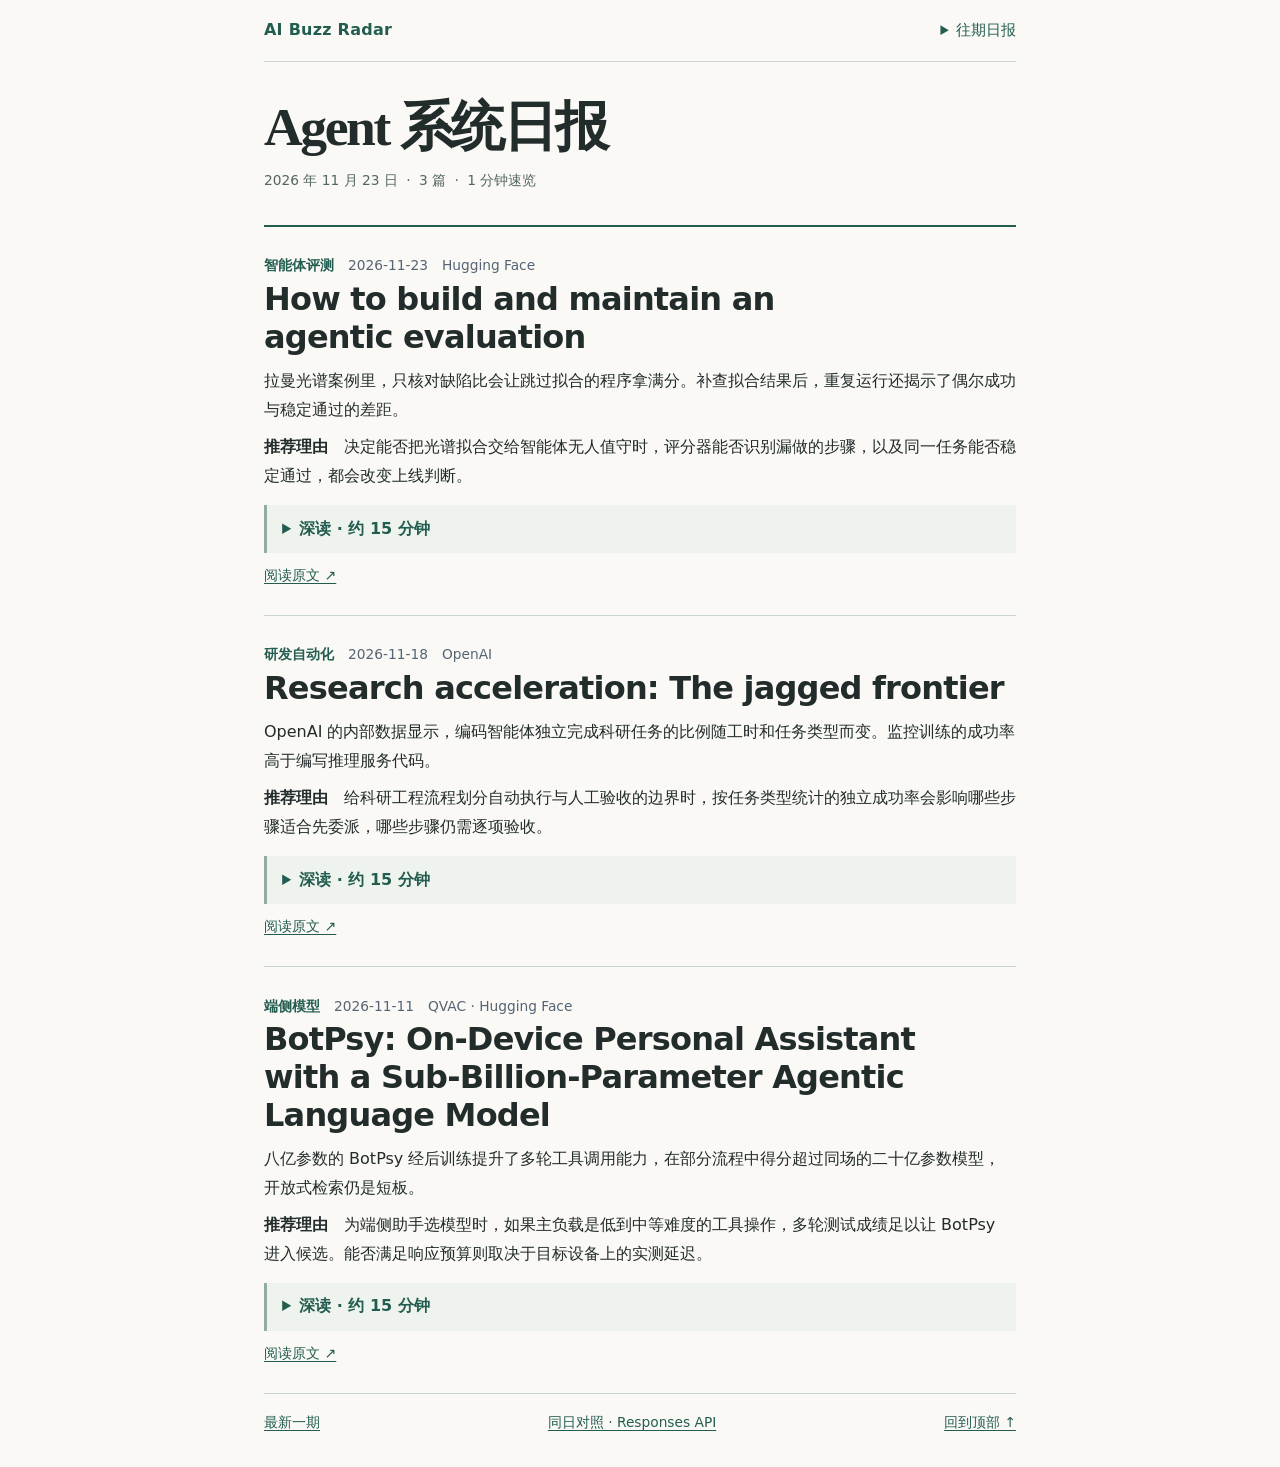
==== examples/codex-cli/index.html @ c684c02c "Restore original headlines and compare CLI and API reading editions" ====
<!doctype html>
<html lang="zh-CN"><head><meta charset="utf-8"><meta name="viewport" content="width=device-width, initial-scale=1">
<title>Agent 系统日报 · 2026-11-23 · Codex CLI | AI Buzz Radar</title><style>:root{color-scheme:light;--ink:#222c2b;--pine:#235d50;--muted:#546660;--rule:#cbd6cf;--paper:#faf9f5}
*{box-sizing:border-box}
body{margin:0;color:var(--ink);background:var(--paper);font:16px/1.8 system-ui,"PingFang SC","Microsoft YaHei",sans-serif}
main{width:min(47rem,calc(100% - 2.5rem));margin:auto}
header,footer{display:flex;justify-content:space-between;align-items:baseline;gap:1rem;padding:1rem 0;border-bottom:1px solid var(--rule)}
.brand{font-weight:750;letter-spacing:.015em;text-decoration:none}
a,summary{color:var(--pine);text-underline-offset:.23em}
a:focus-visible,summary:focus-visible{outline:2px solid var(--pine);outline-offset:3px}
.archive{position:relative}.archive summary{cursor:pointer;font-size:.92rem}
nav{position:absolute;right:0;top:100%;z-index:1;min-width:10rem;max-height:19rem;overflow:auto;padding:.5rem 1rem;background:white;border:1px solid var(--rule);box-shadow:0 6px 18px #27392816}
nav a{display:block;padding:.25rem 0}nav [aria-current]{font-weight:750}
.mast{padding:2.1rem 0 1.5rem;border-bottom:2px solid var(--pine)}
h1,h2,h4{line-height:1.35;text-wrap:pretty}
h1{font:700 clamp(2.35rem,6vw,3.35rem)/1.2 "Songti SC","Noto Serif CJK SC",serif;letter-spacing:-.045em;margin:0 0 .45rem}
.mast p,.meta,footer{font-size:.86rem;color:var(--muted)}.mast span{padding:0 .25rem}
article{padding:1.65rem 0;border-bottom:1px solid var(--rule);overflow-wrap:anywhere}
h2{font-size:clamp(1.45rem,3.6vw,2rem);margin:.18rem 0 .65rem;line-height:1.18;letter-spacing:-.025em}p{margin:.52rem 0}
.meta{margin:0;color:#546475}.meta strong{color:var(--pine)}.full{font-size:.88rem;margin-bottom:0}
article details{margin:.9rem 0 .65rem;background:#eff3ed;border-left:3px solid #91ad9f;padding:.6rem .95rem}
article summary{width:fit-content;cursor:pointer;font-weight:650}
h4{font-size:1.16rem;color:var(--pine);margin:1.2rem 0 .45rem}h4:not(:first-of-type){border-top:1px solid var(--rule);padding-top:1rem}
details p:has(>a:only-child){font-size:.85rem}
table{width:100%;border-collapse:collapse;font-size:.93rem}
td,th{padding:.36rem .55rem;text-align:left;vertical-align:top;border-bottom:1px solid var(--rule)}
th{color:var(--pine);background:#e0e9df}td:first-child{width:30%}
blockquote{font-size:.9rem;margin:.6rem 0;color:#795d28}footer{border:0;padding-bottom:2rem}
@media(max-width:420px){main{width:calc(100% - 2rem)}.mast{padding:1.45rem 0 1rem}article{padding:1.2rem 0}}
.process{display:flex;flex-wrap:wrap;align-items:stretch;list-style:none;margin:.4rem 0 1rem;padding:0;gap:.3rem}
.process li{flex:1 1 6rem;display:flex;align-items:center;gap:.4rem;border-radius:.2rem;background:#dfe9df;padding:.55rem .7rem;font-size:.9rem}
.process li+li::before{content:"→";font-weight:700;color:var(--pine)}
@media(max-width:480px){.process{display:block}.process li+li{margin-top:.3rem}.process li+li::before{content:"↓"}}
.percentage{background:linear-gradient(to right,#c4dcca var(--fraction),transparent var(--fraction)) no-repeat .55rem 90% / calc(100% - 1.1rem) .35rem;padding-bottom:.7rem}
</style></head>
<body><main><header><a class="brand" href="index.html">AI Buzz Radar</a>
<details class="archive"><summary>往期日报</summary><nav aria-label="日报存档">
<a href="agent-reading-2026-11-23.html" aria-current="page">2026-11-23</a></nav></details></header>
<div class="mast"><h1>Agent 系统日报</h1><p><time datetime="2026-11-23">2026 年 11 月 23 日</time> <span>·</span> 3 篇 <span>·</span> 1 分钟速览</p></div>
<article><p class="meta"><strong>智能体评测</strong>　2026-11-23　Hugging Face</p>
<h2>How to build and maintain an agentic evaluation</h2>
<p>拉曼光谱案例里，只核对缺陷比会让跳过拟合的程序拿满分。补查拟合结果后，重复运行还揭示了偶尔成功与稳定通过的差距。</p>
<p><strong>推荐理由</strong>　决定能否把光谱拟合交给智能体无人值守时，评分器能否识别漏做的步骤，以及同一任务能否稳定通过，都会改变上线判断。</p>
<details><summary>深读 · 约 15 分钟</summary>
<h4>Summary</h4>
<p><strong>用已知对错的解测试评分器</strong></p>
<p>作者把评分器也当成测试对象。参考解应当通过，空跑应当失败，故意省略必要工作的方案则用来检验评分器会不会误放。案例里，省略拟合的方案在八道开发任务中都给出了预期缺陷比。作者因此补查实际拟合结果，并建议再试看似合理的错解和其他正确解，分别检查评分器会不会放过错解或误拒正确解。</p>
<p><a href="https://huggingface.co/blog/agentic-evals#step-5-check-the-evaluation">定位原文段落 ↗</a></p>
<p><strong>八道任务只有一道三次都通过</strong></p>
<p>在八道改造后的合成光谱开发任务上，作者用同一套智能体配置把每道任务运行三次。八道任务中，七道至少通过一次，只有一道三次都通过。作者指出，有人复核结果时可以容许重试，无人值守更看重每次都过。复跑时通过十次，首次通过十一次，两轮各有二十四次尝试。样本仅覆盖这组开发光谱，推广到新光谱仍需验证。</p>
<p><a href="https://huggingface.co/blog/agentic-evals#step-7-report-the-score">定位原文段落 ↗</a></p>
<p><strong>一次智能体评测如何留下证据</strong></p>
<table>
<thead>
<tr>
<th>对照项</th>
<th>原文要点</th>
</tr>
</thead>
<tbody>
<tr>
<td>任务与环境</td>
<td>任务提供指令，模型和工具在固定环境中运行</td>
</tr>
<tr>
<td>重复尝试</td>
<td>评测框架对每道任务发起多次独立运行</td>
</tr>
<tr>
<td>结果评分</td>
<td>每次运行结束后，评分器检查环境的最终状态</td>
</tr>
<tr>
<td>证据留存</td>
<td>每次运行保留轨迹，与分数一起供复核</td>
</tr>
</tbody>
</table>
<p><a href="https://huggingface.co/blog/agentic-evals#the-anatomy-of-an-agentic-evaluation">图表依据 ↗</a></p>
<h4>Thinking</h4>
<p><strong>安装依赖的能力该计入拟合成绩吗？</strong></p>
<p>作者在运行轨迹里发现，部分未生成结果的尝试始于缺少数值计算库，任务原本要求智能体自行安装。若实际部署会预装依赖，我会用固定版本做一组对照，保持模型、智能体框架、光谱任务和重复次数一致，按任务记录结果文件缺失、拟合不合格和通过的次数。若仍需在陌生环境自行配置，则应另测安装能力。</p>
<p><a href="https://huggingface.co/blog/agentic-evals#step-6-run-it-and-read-the-traces">定位原文段落 ↗</a></p>
</details><p class="full"><a href="https://huggingface.co/blog/agentic-evals">阅读原文 ↗</a></p>
</article><article><p class="meta"><strong>研发自动化</strong>　2026-11-18　OpenAI</p>
<h2>Research acceleration: The jagged frontier</h2>
<p>OpenAI 的内部数据显示，编码智能体独立完成科研任务的比例随工时和任务类型而变。监控训练的成功率高于编写推理服务代码。</p>
<p><strong>推荐理由</strong>　给科研工程流程划分自动执行与人工验收的边界时，按任务类型统计的独立成功率会影响哪些步骤适合先委派，哪些步骤仍需逐项验收。</p>
<details><summary>深读 · 约 15 分钟</summary>
<h4>Summary</h4>
<p><strong>先审一项，再批量交给智能体</strong></p>
<p>报告访谈了来自预训练、后训练和安全方向的十名研究人员。他们会把实现、调试和监控实验交给智能体，同时检查分析假设和交付质量。一名研究员把批量编写评测任务改成先让智能体做一项，由自己审阅并修改样例，再让它扩展到其余任务。访谈也记录了无效的分析假设、不可用的数据产物，以及启动实验时走弯路。</p>
<p><a href="https://openai.com/index/research-acceleration-jagged-frontier#changes-in-research-workflows">定位原文段落 ↗</a></p>
<p><strong>两个工时组的独立完成率都上升</strong></p>
<p>报告根据预计所需的人工工时给已委派的科研任务分组，比较三月至十月的独立完成率。预计需人工两到四小时的任务，成功率从 23% 升到 46%。预计需四到八小时的任务则从 13% 升到 35%。这些估计值对应各档内无需人工介入便成功的任务占比。按工作内容拆分，监控训练任务的独立成功率估计为 79%，启动训练任务为 35%。</p>
<p><a href="https://openai.com/index/research-acceleration-jagged-frontier#:~:text=estimated%20success%20rose%20from">定位原文段落 ↗</a></p>
<p><strong>各类委派任务的独立成功率估计（2026 年 8 月 1 日至 10 月 18 日）</strong></p>
<table>
<thead>
<tr>
<th>对照项</th>
<th>原文要点</th>
</tr>
</thead>
<tbody>
<tr>
<td>沟通</td>
<td class="percentage" style="--fraction:69.0%">69%</td>
</tr>
<tr>
<td>分析</td>
<td class="percentage" style="--fraction:58.0%">58%</td>
</tr>
<tr>
<td>构建</td>
<td class="percentage" style="--fraction:43.0%">43%</td>
</tr>
</tbody>
</table>
<p><a href="https://openai.com/index/research-acceleration-jagged-frontier#tasks-delegated-to-models-and-success-rates">图表依据 ↗</a></p>
<h4>Thinking</h4>
<p><strong>成功率上涨有多少来自任务选择？</strong></p>
<p>作者提醒，同一工时档里的委派任务可能随时间变化，模型进步和研究员改派任务都可能影响观测成功率。要估计模型本身的贡献，我会抽取一批实际委派任务，固定输入、可用工具和验收规则，让各版本独立重跑，再与同期真实委派记录对照。两组结果分别用来衡量固定任务上的能力变化和实际流程中的交付表现。</p>
<p><a href="https://openai.com/index/research-acceleration-jagged-frontier#tasks-delegated-to-models-and-success-rates">定位原文段落 ↗</a></p>
</details><p class="full"><a href="https://openai.com/index/research-acceleration-jagged-frontier">阅读原文 ↗</a></p>
</article><article><p class="meta"><strong>端侧模型</strong>　2026-11-11　QVAC · Hugging Face</p>
<h2>BotPsy: On-Device Personal Assistant with a Sub-Billion-Parameter Agentic Language Model</h2>
<p>八亿参数的 BotPsy 经后训练提升了多轮工具调用能力，在部分流程中得分超过同场的二十亿参数模型，开放式检索仍是短板。</p>
<p><strong>推荐理由</strong>　为端侧助手选模型时，如果主负载是低到中等难度的工具操作，多轮测试成绩足以让 BotPsy 进入候选。能否满足响应预算则取决于目标设备上的实测延迟。</p>
<details><summary>深读 · 约 15 分钟</summary>
<h4>Summary</h4>
<p><strong>先学工具调用，再用蒸馏恢复通用能力</strong></p>
<p>作者以八亿参数的 Qwen3.5 为底座，先用工具调用对话做监督微调，再让学生模型生成回答，每条提示由对应的专家教师逐词元反馈。三位教师分别专攻工具使用、通用推理和指令遵循。随后两轮强化学习先侧重工具调用，按工具名和参数给部分分，再纳入数学、代码和模拟工作场景等可验证任务。作者观察到，蒸馏补回了微调阶段损失的知识与指令遵循表现。</p>
<p><a href="https://huggingface.co/blog/qvac/botpsy#training-procedure-four-stages-three-types-of-feedback">定位原文段落 ↗</a></p>
<p><strong>多轮排障得分高，银行任务仍难</strong></p>
<p>在 BFCL v4 的多轮子项中，BotPsy 得 46.1 分，底座得 7.5 分。在另一项 τ²-bench 测试中，电信场景需要智能体持续与用户对话，并逐步引导用户完成故障排查，它得 82.5 分，同场二十亿参数的对照模型得 69.3 分。各项满分均为一百分。这些测试要求模型在连续交互中维持状态。银行场景来自 τ³-bench 多轮测试，五个受测模型都低于五分。</p>
<p><a href="https://huggingface.co/blog/qvac/botpsy#multi-turn-conversations">定位原文段落 ↗</a></p>
<p><strong>三项工具与智能体基准得分（各满分 100 分）</strong></p>
<table>
<thead>
<tr>
<th>对照项</th>
<th>原文要点</th>
</tr>
</thead>
<tbody>
<tr>
<td>ACEBench</td>
<td>BotPsy 58.7 分，底座 30.1 分，Qwen3.5-2B-Think 55.4 分</td>
</tr>
<tr>
<td>Claw-Eval</td>
<td>BotPsy 46.5 分，底座 39.3 分，Qwen3.5-2B-Think 48.9 分</td>
</tr>
<tr>
<td>BrowseComp-Plus</td>
<td>BotPsy 4.5 分，底座 1.9 分，Qwen3.5-2B-Think 2.8 分</td>
</tr>
</tbody>
</table>
<p><a href="https://huggingface.co/blog/qvac/botpsy#tool-use--agents">图表依据 ↗</a></p>
<h4>Thinking</h4>
<p><strong>更少的推理词元能换来更低的端侧延迟吗？</strong></p>
<p>作者只在五个模型都答对的共同题集上比较每道题的推理词元数，而且各用自己的分词器。若要确定端侧响应预算，我会在同一台目标设备上固定推理引擎和量化精度，让候选模型执行同一批实际工具任务，同时记录验收通过率、端到端延迟分布和超时比例，再按相同的延迟预算比较交付表现。</p>
<p><a href="https://huggingface.co/blog/qvac/botpsy#inference-efficiency">定位原文段落 ↗</a></p>
</details><p class="full"><a href="https://huggingface.co/blog/qvac/botpsy">阅读原文 ↗</a></p>
</article>
<footer><a href="index.html">最新一期</a><a href="../agent-reading-2026-11-23.html">同日对照 · Responses API</a><a href="#">回到顶部 ↑</a></footer></main></body></html>
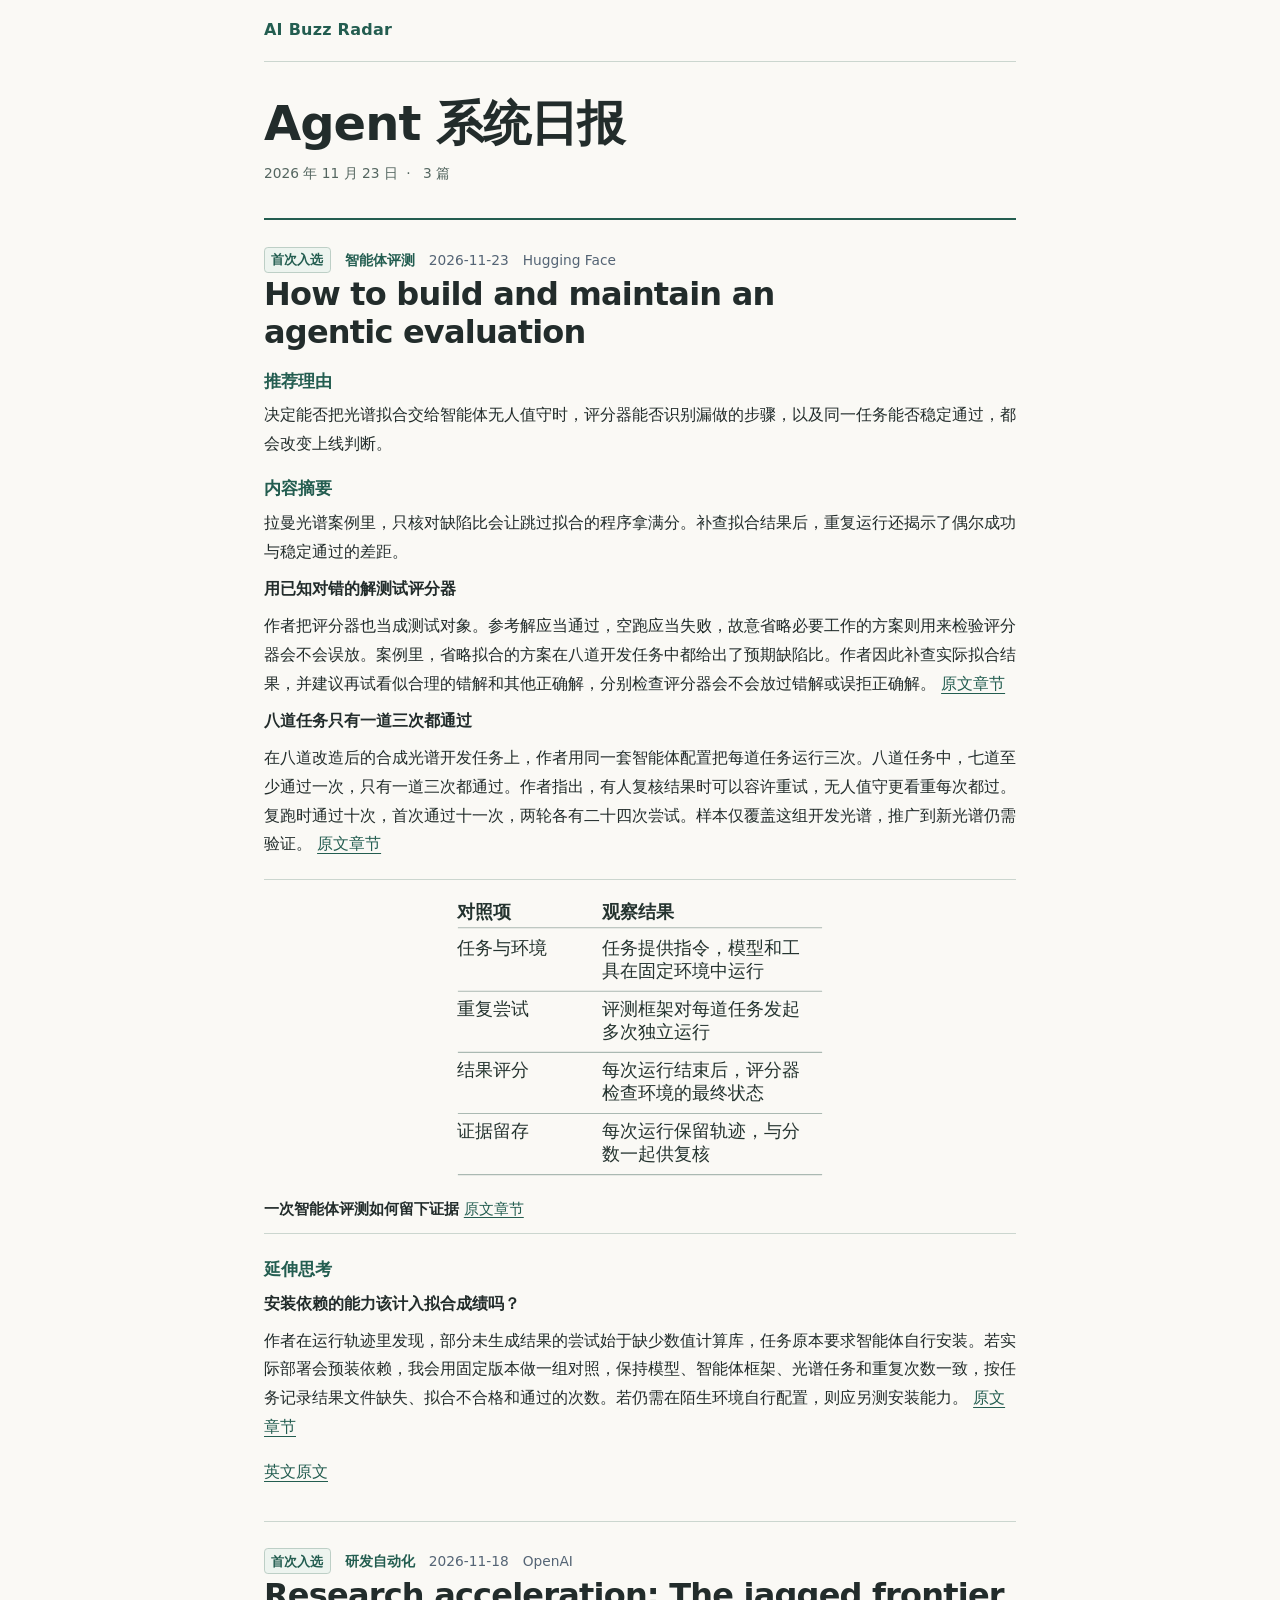
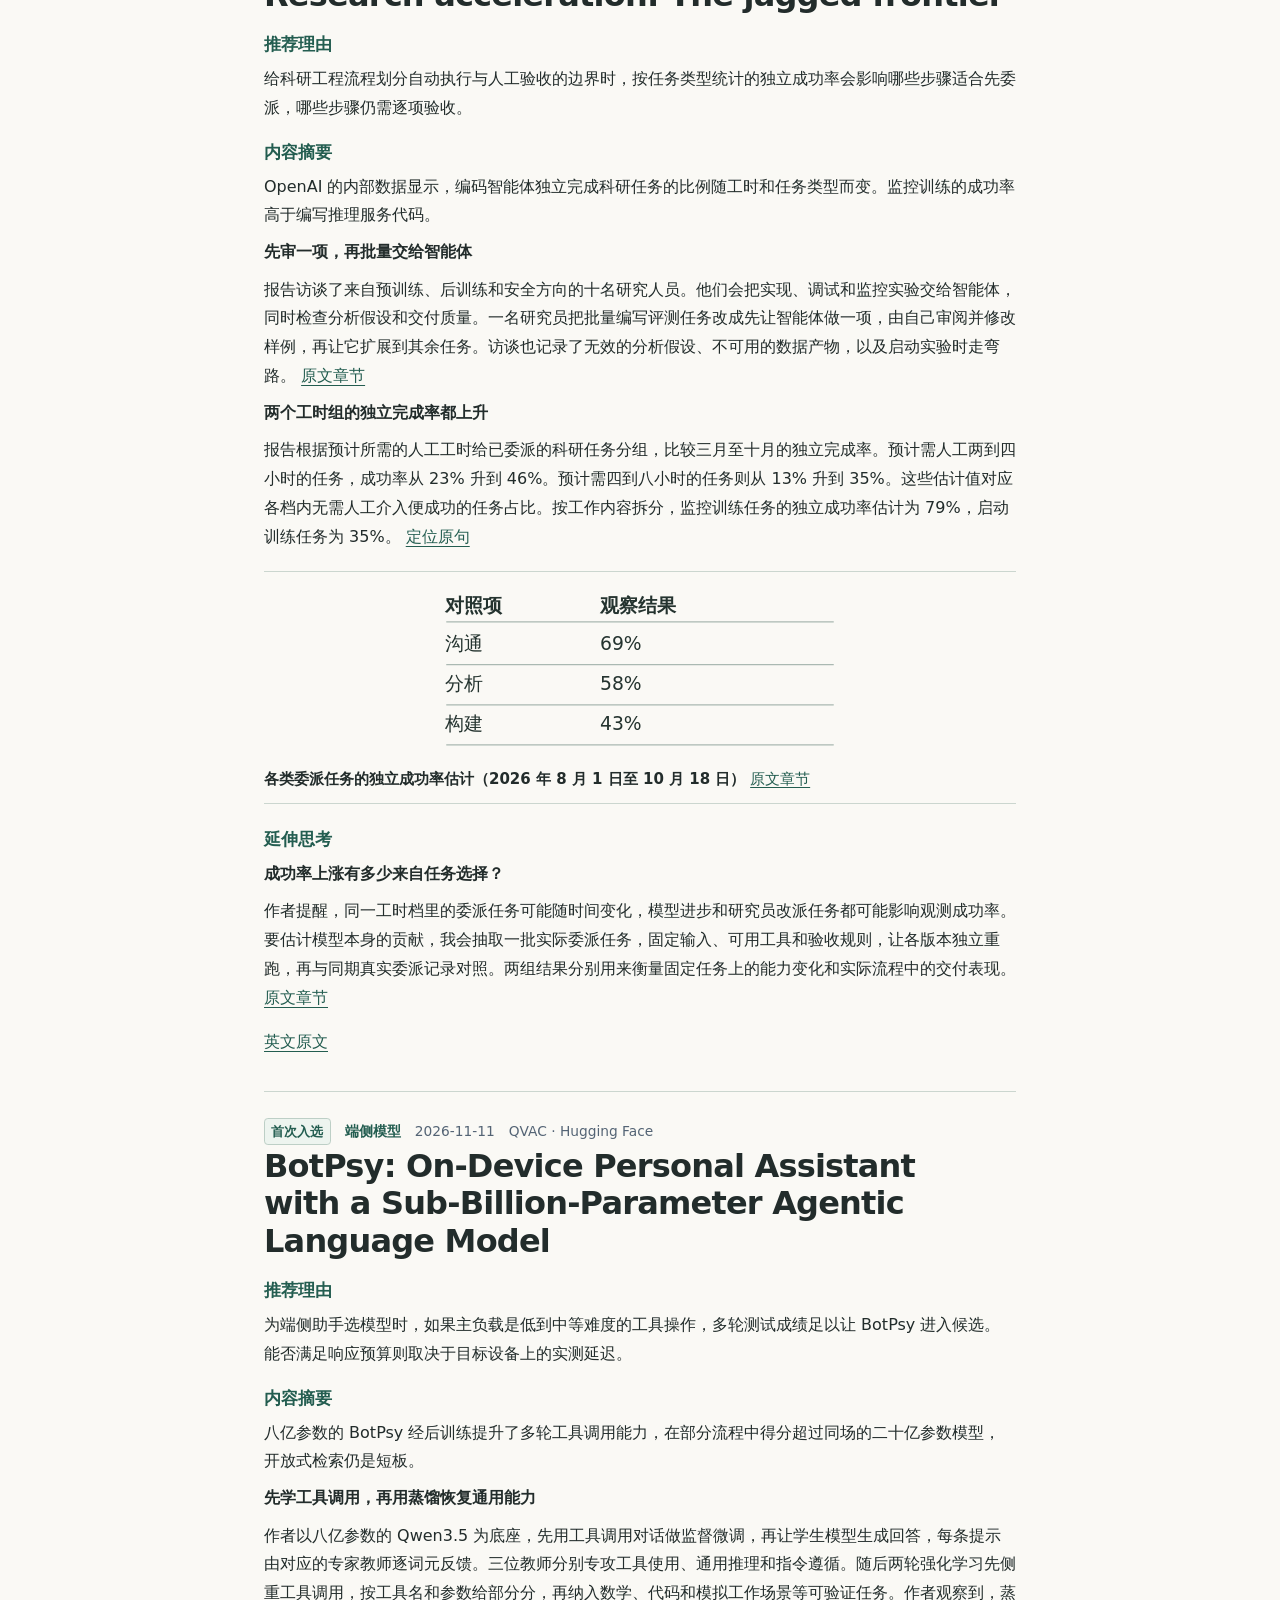
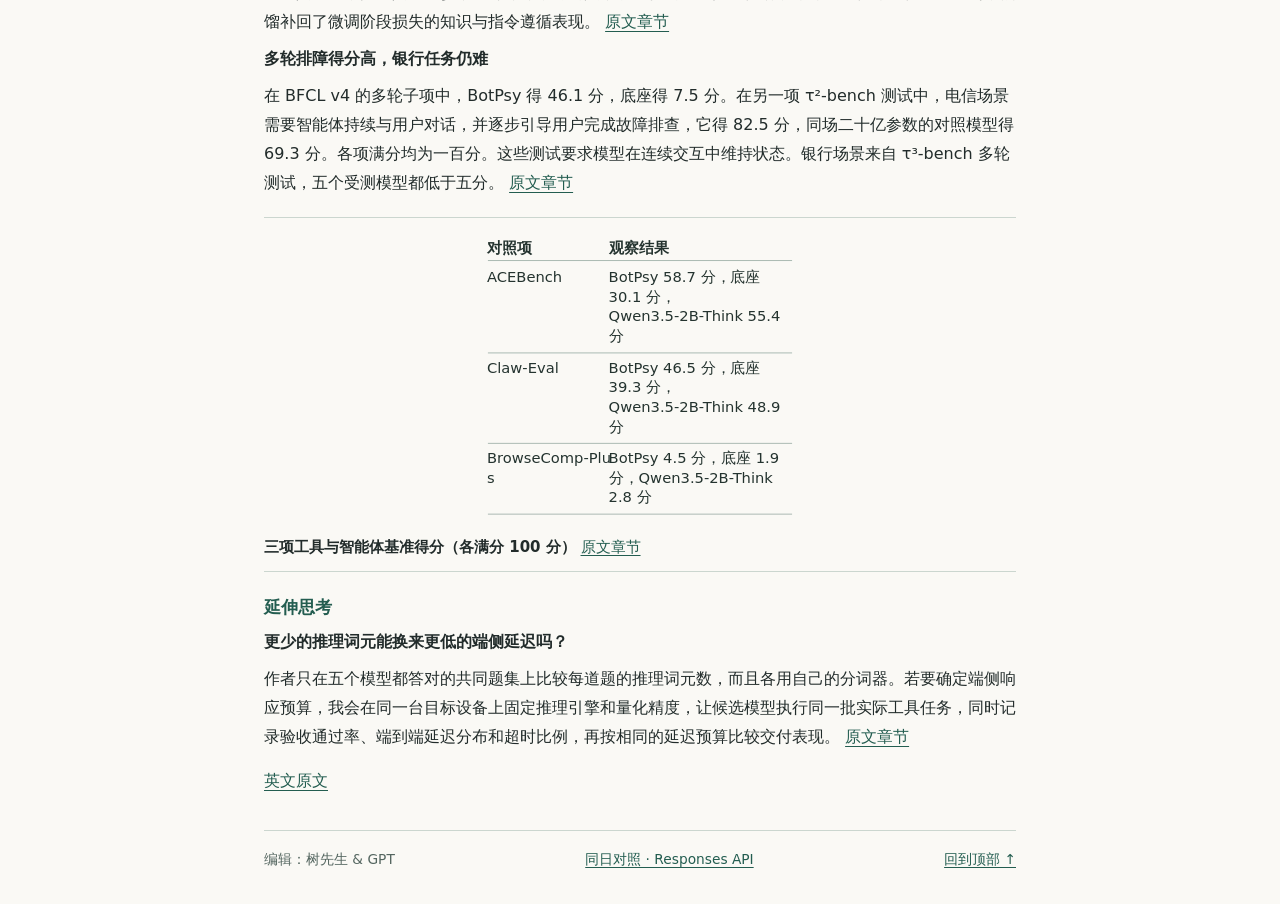
==== commit e8086eb1: "Run and audit daily Agent developer editions with a persistent timer" ====
--- a/examples/codex-cli/index.html
+++ b/examples/codex-cli/index.html
@@ -1,168 +1,103 @@
 <!doctype html>
 <html lang="zh-CN"><head><meta charset="utf-8"><meta name="viewport" content="width=device-width, initial-scale=1">
-<title>Agent 系统日报 · 2026-11-23 · Codex CLI | AI Buzz Radar</title><style>:root{color-scheme:light;--ink:#222c2b;--pine:#235d50;--muted:#546660;--rule:#cbd6cf;--paper:#faf9f5}
+<title data-en="Agent Systems Daily · 2026-11-23 · Codex CLI | AI Buzz Radar">Agent 系统日报 · 2026-11-23 · Codex CLI | AI Buzz Radar</title><style>:root{color-scheme:light;--ink:#222c2b;--pine:#235d50;--muted:#546660;--rule:#cbd6cf;--paper:#faf9f5}
 *{box-sizing:border-box}
 body{margin:0;color:var(--ink);background:var(--paper);font:16px/1.8 system-ui,"PingFang SC","Microsoft YaHei",sans-serif}
 main{width:min(47rem,calc(100% - 2.5rem));margin:auto}
 header,footer{display:flex;justify-content:space-between;align-items:baseline;gap:1rem;padding:1rem 0;border-bottom:1px solid var(--rule)}
 .brand{font-weight:750;letter-spacing:.015em;text-decoration:none}
-a,summary{color:var(--pine);text-underline-offset:.23em}
-a:focus-visible,summary:focus-visible{outline:2px solid var(--pine);outline-offset:3px}
-.archive{position:relative}.archive summary{cursor:pointer;font-size:.92rem}
-nav{position:absolute;right:0;top:100%;z-index:1;min-width:10rem;max-height:19rem;overflow:auto;padding:.5rem 1rem;background:white;border:1px solid var(--rule);box-shadow:0 6px 18px #27392816}
-nav a{display:block;padding:.25rem 0}nav [aria-current]{font-weight:750}
+a{color:var(--pine);text-underline-offset:.23em}
+a:focus-visible{outline:2px solid var(--pine);outline-offset:3px}
 .mast{padding:2.1rem 0 1.5rem;border-bottom:2px solid var(--pine)}
-h1,h2,h4{line-height:1.35;text-wrap:pretty}
-h1{font:700 clamp(2.35rem,6vw,3.35rem)/1.2 "Songti SC","Noto Serif CJK SC",serif;letter-spacing:-.045em;margin:0 0 .45rem}
+h1,h2,h3{line-height:1.35;text-wrap:pretty}
+h1{font-family:inherit;font-size:clamp(2rem,6vw,3rem);font-weight:700;line-height:1.2;letter-spacing:-.02em;margin:0 0 .45rem}
 .mast p,.meta,footer{font-size:.86rem;color:var(--muted)}.mast span{padding:0 .25rem}
 article{padding:1.65rem 0;border-bottom:1px solid var(--rule);overflow-wrap:anywhere}
 h2{font-size:clamp(1.45rem,3.6vw,2rem);margin:.18rem 0 .65rem;line-height:1.18;letter-spacing:-.025em}p{margin:.52rem 0}
 .meta{margin:0;color:#546475}.meta strong{color:var(--pine)}.full{font-size:.88rem;margin-bottom:0}
-article details{margin:.9rem 0 .65rem;background:#eff3ed;border-left:3px solid #91ad9f;padding:.6rem .95rem}
-article summary{width:fit-content;cursor:pointer;font-weight:650}
-h4{font-size:1.16rem;color:var(--pine);margin:1.2rem 0 .45rem}h4:not(:first-of-type){border-top:1px solid var(--rule);padding-top:1rem}
-details p:has(>a:only-child){font-size:.85rem}
-table{width:100%;border-collapse:collapse;font-size:.93rem}
-td,th{padding:.36rem .55rem;text-align:left;vertical-align:top;border-bottom:1px solid var(--rule)}
-th{color:var(--pine);background:#e0e9df}td:first-child{width:30%}
+.meta em{display:inline-block;padding:.05em .5em;border:1px solid #bdcfc6;border-radius:.3em;background:#edf4ef;color:var(--pine);font-size:.8rem;font-style:normal;font-weight:650;white-space:nowrap}
+article h3{font-size:1.08rem;font-weight:700;color:var(--pine);margin:1.15rem 0 .25rem}
 blockquote{font-size:.9rem;margin:.6rem 0;color:#795d28}footer{border:0;padding-bottom:2rem}
 @media(max-width:420px){main{width:calc(100% - 2rem)}.mast{padding:1.45rem 0 1rem}article{padding:1.2rem 0}}
 .process{display:flex;flex-wrap:wrap;align-items:stretch;list-style:none;margin:.4rem 0 1rem;padding:0;gap:.3rem}
 .process li{flex:1 1 6rem;display:flex;align-items:center;gap:.4rem;border-radius:.2rem;background:#dfe9df;padding:.55rem .7rem;font-size:.9rem}
 .process li+li::before{content:"→";font-weight:700;color:var(--pine)}
 @media(max-width:480px){.process{display:block}.process li+li{margin-top:.3rem}.process li+li::before{content:"↓"}}
-.percentage{background:linear-gradient(to right,#c4dcca var(--fraction),transparent var(--fraction)) no-repeat .55rem 90% / calc(100% - 1.1rem) .35rem;padding-bottom:.7rem}
+.full{display:flex;flex-wrap:wrap;gap:0 1.25rem;font-size:1rem}
+.full a{display:inline-flex;align-items:center;min-height:44px}
+@media(max-width:480px){h2{line-height:1.32}footer{flex-wrap:wrap}}
+figure{margin:1.25rem 0 1.5rem;padding:1rem 0 .75rem;border-block:1px solid var(--rule)}
+figure img{display:block;width:auto;height:auto;max-width:min(100%,25rem);max-height:min(18rem,36vh);max-height:min(18rem,36svh);margin:0 auto}
+figcaption{margin:.85rem auto 0;font-size:.9375rem;line-height:1.55;color:var(--muted)}
+figcaption strong{color:var(--ink)}
+.publisher-figure img{max-width:100%}
+.enlarge-image{display:block;width:fit-content;max-width:100%;margin:0 auto;border:0;background:transparent;padding:0;cursor:zoom-in}
+.enlarge-image:focus-visible{outline:2px solid var(--pine);outline-offset:4px}
+.image-viewer{padding:0;border:1px solid var(--rule);max-width:calc(100vw - 1rem);background:white}
+.image-viewer::backdrop{background:rgb(0 0 0 / .65)}
+.image-viewer form{display:flex;justify-content:flex-end;border-bottom:1px solid var(--rule)}
+.image-viewer button{padding:.6rem 1rem;background:white;border:0;color:var(--pine);font:inherit;cursor:pointer}
+.image-viewport{max-height:76vh;overflow:auto}
+.image-viewport img{display:block;width:auto;height:auto;max-width:none}
+.language-switch{display:flex;align-items:center;gap:.15rem;border:1px solid var(--rule);border-radius:.45rem;padding:.125rem}
+.language-switch[hidden]{display:none}
+.language-switch button{min-height:2.75rem;padding:.2rem .75rem;border:0;border-radius:.3rem;background:transparent;color:var(--muted);font:inherit;font-size:.9rem;cursor:pointer}
+.language-switch button[aria-pressed="true"]{background:var(--pine);color:white;font-weight:650}
+.language-switch button:focus-visible{outline:2px solid var(--pine);outline-offset:2px}
 </style></head>
-<body><main><header><a class="brand" href="index.html">AI Buzz Radar</a>
-<details class="archive"><summary>往期日报</summary><nav aria-label="日报存档">
-<a href="agent-reading-2026-11-23.html" aria-current="page">2026-11-23</a></nav></details></header>
-<div class="mast"><h1>Agent 系统日报</h1><p><time datetime="2026-11-23">2026 年 11 月 23 日</time> <span>·</span> 3 篇 <span>·</span> 1 分钟速览</p></div>
-<article><p class="meta"><strong>智能体评测</strong>　2026-11-23　Hugging Face</p>
+<body><main><header><a class="brand" href="index.html" data-follow-language>AI Buzz Radar</a>
+</header>
+<div class="mast"><h1 data-en="Agent Systems Daily">Agent 系统日报</h1><p><time datetime="2026-11-23" data-en="November 23, 2026">2026 年 11 月 23 日</time> <span>·</span> <span data-en="3 articles">3 篇</span></p></div>
+<article><p class="meta"><em>首次入选</em>　<strong>智能体评测</strong>　2026-11-23　Hugging Face</p>
 <h2>How to build and maintain an agentic evaluation</h2>
+<h3>推荐理由</h3>
+<p>决定能否把光谱拟合交给智能体无人值守时，评分器能否识别漏做的步骤，以及同一任务能否稳定通过，都会改变上线判断。</p>
+<h3>内容摘要</h3>
 <p>拉曼光谱案例里，只核对缺陷比会让跳过拟合的程序拿满分。补查拟合结果后，重复运行还揭示了偶尔成功与稳定通过的差距。</p>
-<p><strong>推荐理由</strong>　决定能否把光谱拟合交给智能体无人值守时，评分器能否识别漏做的步骤，以及同一任务能否稳定通过，都会改变上线判断。</p>
-<details><summary>深读 · 约 15 分钟</summary>
-<h4>Summary</h4>
 <p><strong>用已知对错的解测试评分器</strong></p>
-<p>作者把评分器也当成测试对象。参考解应当通过，空跑应当失败，故意省略必要工作的方案则用来检验评分器会不会误放。案例里，省略拟合的方案在八道开发任务中都给出了预期缺陷比。作者因此补查实际拟合结果，并建议再试看似合理的错解和其他正确解，分别检查评分器会不会放过错解或误拒正确解。</p>
-<p><a href="https://huggingface.co/blog/agentic-evals#step-5-check-the-evaluation">定位原文段落 ↗</a></p>
+<p>作者把评分器也当成测试对象。参考解应当通过，空跑应当失败，故意省略必要工作的方案则用来检验评分器会不会误放。案例里，省略拟合的方案在八道开发任务中都给出了预期缺陷比。作者因此补查实际拟合结果，并建议再试看似合理的错解和其他正确解，分别检查评分器会不会放过错解或误拒正确解。 <a href="https://huggingface.co/blog/agentic-evals#step-5-check-the-evaluation">原文章节</a></p>
 <p><strong>八道任务只有一道三次都通过</strong></p>
-<p>在八道改造后的合成光谱开发任务上，作者用同一套智能体配置把每道任务运行三次。八道任务中，七道至少通过一次，只有一道三次都通过。作者指出，有人复核结果时可以容许重试，无人值守更看重每次都过。复跑时通过十次，首次通过十一次，两轮各有二十四次尝试。样本仅覆盖这组开发光谱，推广到新光谱仍需验证。</p>
-<p><a href="https://huggingface.co/blog/agentic-evals#step-7-report-the-score">定位原文段落 ↗</a></p>
-<p><strong>一次智能体评测如何留下证据</strong></p>
-<table>
-<thead>
-<tr>
-<th>对照项</th>
-<th>原文要点</th>
-</tr>
-</thead>
-<tbody>
-<tr>
-<td>任务与环境</td>
-<td>任务提供指令，模型和工具在固定环境中运行</td>
-</tr>
-<tr>
-<td>重复尝试</td>
-<td>评测框架对每道任务发起多次独立运行</td>
-</tr>
-<tr>
-<td>结果评分</td>
-<td>每次运行结束后，评分器检查环境的最终状态</td>
-</tr>
-<tr>
-<td>证据留存</td>
-<td>每次运行保留轨迹，与分数一起供复核</td>
-</tr>
-</tbody>
-</table>
-<p><a href="https://huggingface.co/blog/agentic-evals#the-anatomy-of-an-agentic-evaluation">图表依据 ↗</a></p>
-<h4>Thinking</h4>
+<p>在八道改造后的合成光谱开发任务上，作者用同一套智能体配置把每道任务运行三次。八道任务中，七道至少通过一次，只有一道三次都通过。作者指出，有人复核结果时可以容许重试，无人值守更看重每次都过。复跑时通过十次，首次通过十一次，两轮各有二十四次尝试。样本仅覆盖这组开发光谱，推广到新光谱仍需验证。 <a href="https://huggingface.co/blog/agentic-evals#step-7-report-the-score">原文章节</a></p>
+<figure><img alt="任务与环境：任务提供指令，模型和工具在固定环境中运行；重复尝试：评测框架对每道任务发起多次独立运行；结果评分：每次运行结束后，评分器检查环境的最终状态；证据留存：每次运行保留轨迹，与分数一起供复核。一次智能体评测如何留下证据" src="[data-uri]"/><figcaption><strong>一次智能体评测如何留下证据</strong> <a href="https://huggingface.co/blog/agentic-evals#the-anatomy-of-an-agentic-evaluation">原文章节</a></figcaption></figure>
+
+<h3>延伸思考</h3>
 <p><strong>安装依赖的能力该计入拟合成绩吗？</strong></p>
-<p>作者在运行轨迹里发现，部分未生成结果的尝试始于缺少数值计算库，任务原本要求智能体自行安装。若实际部署会预装依赖，我会用固定版本做一组对照，保持模型、智能体框架、光谱任务和重复次数一致，按任务记录结果文件缺失、拟合不合格和通过的次数。若仍需在陌生环境自行配置，则应另测安装能力。</p>
-<p><a href="https://huggingface.co/blog/agentic-evals#step-6-run-it-and-read-the-traces">定位原文段落 ↗</a></p>
-</details><p class="full"><a href="https://huggingface.co/blog/agentic-evals">阅读原文 ↗</a></p>
-</article><article><p class="meta"><strong>研发自动化</strong>　2026-11-18　OpenAI</p>
+<p>作者在运行轨迹里发现，部分未生成结果的尝试始于缺少数值计算库，任务原本要求智能体自行安装。若实际部署会预装依赖，我会用固定版本做一组对照，保持模型、智能体框架、光谱任务和重复次数一致，按任务记录结果文件缺失、拟合不合格和通过的次数。若仍需在陌生环境自行配置，则应另测安装能力。 <a href="https://huggingface.co/blog/agentic-evals#step-6-run-it-and-read-the-traces">原文章节</a></p>
+<p class="full"><a href="https://huggingface.co/blog/agentic-evals">英文原文</a></p>
+</article><article><p class="meta"><em>首次入选</em>　<strong>研发自动化</strong>　2026-11-18　OpenAI</p>
 <h2>Research acceleration: The jagged frontier</h2>
+<h3>推荐理由</h3>
+<p>给科研工程流程划分自动执行与人工验收的边界时，按任务类型统计的独立成功率会影响哪些步骤适合先委派，哪些步骤仍需逐项验收。</p>
+<h3>内容摘要</h3>
 <p>OpenAI 的内部数据显示，编码智能体独立完成科研任务的比例随工时和任务类型而变。监控训练的成功率高于编写推理服务代码。</p>
-<p><strong>推荐理由</strong>　给科研工程流程划分自动执行与人工验收的边界时，按任务类型统计的独立成功率会影响哪些步骤适合先委派，哪些步骤仍需逐项验收。</p>
-<details><summary>深读 · 约 15 分钟</summary>
-<h4>Summary</h4>
 <p><strong>先审一项，再批量交给智能体</strong></p>
-<p>报告访谈了来自预训练、后训练和安全方向的十名研究人员。他们会把实现、调试和监控实验交给智能体，同时检查分析假设和交付质量。一名研究员把批量编写评测任务改成先让智能体做一项，由自己审阅并修改样例，再让它扩展到其余任务。访谈也记录了无效的分析假设、不可用的数据产物，以及启动实验时走弯路。</p>
-<p><a href="https://openai.com/index/research-acceleration-jagged-frontier#changes-in-research-workflows">定位原文段落 ↗</a></p>
+<p>报告访谈了来自预训练、后训练和安全方向的十名研究人员。他们会把实现、调试和监控实验交给智能体，同时检查分析假设和交付质量。一名研究员把批量编写评测任务改成先让智能体做一项，由自己审阅并修改样例，再让它扩展到其余任务。访谈也记录了无效的分析假设、不可用的数据产物，以及启动实验时走弯路。 <a href="https://openai.com/en-US/index/research-acceleration-jagged-frontier/#changes-in-research-workflows">原文章节</a></p>
 <p><strong>两个工时组的独立完成率都上升</strong></p>
-<p>报告根据预计所需的人工工时给已委派的科研任务分组，比较三月至十月的独立完成率。预计需人工两到四小时的任务，成功率从 23% 升到 46%。预计需四到八小时的任务则从 13% 升到 35%。这些估计值对应各档内无需人工介入便成功的任务占比。按工作内容拆分，监控训练任务的独立成功率估计为 79%，启动训练任务为 35%。</p>
-<p><a href="https://openai.com/index/research-acceleration-jagged-frontier#:~:text=estimated%20success%20rose%20from">定位原文段落 ↗</a></p>
-<p><strong>各类委派任务的独立成功率估计（2026 年 8 月 1 日至 10 月 18 日）</strong></p>
-<table>
-<thead>
-<tr>
-<th>对照项</th>
-<th>原文要点</th>
-</tr>
-</thead>
-<tbody>
-<tr>
-<td>沟通</td>
-<td class="percentage" style="--fraction:69.0%">69%</td>
-</tr>
-<tr>
-<td>分析</td>
-<td class="percentage" style="--fraction:58.0%">58%</td>
-</tr>
-<tr>
-<td>构建</td>
-<td class="percentage" style="--fraction:43.0%">43%</td>
-</tr>
-</tbody>
-</table>
-<p><a href="https://openai.com/index/research-acceleration-jagged-frontier#tasks-delegated-to-models-and-success-rates">图表依据 ↗</a></p>
-<h4>Thinking</h4>
+<p>报告根据预计所需的人工工时给已委派的科研任务分组，比较三月至十月的独立完成率。预计需人工两到四小时的任务，成功率从 23% 升到 46%。预计需四到八小时的任务则从 13% 升到 35%。这些估计值对应各档内无需人工介入便成功的任务占比。按工作内容拆分，监控训练任务的独立成功率估计为 79%，启动训练任务为 35%。 <a href="https://openai.com/en-US/index/research-acceleration-jagged-frontier/#:~:text=estimated%20success%20rose%20from">定位原句</a></p>
+<figure><img alt="沟通：69%；分析：58%；构建：43%。各类委派任务的独立成功率估计（2026 年 8 月 1 日至 10 月 18 日）" src="[data-uri]"/><figcaption><strong>各类委派任务的独立成功率估计（2026 年 8 月 1 日至 10 月 18 日）</strong> <a href="https://openai.com/en-US/index/research-acceleration-jagged-frontier/#tasks-delegated-to-models-and-success-rates">原文章节</a></figcaption></figure>
+
+<h3>延伸思考</h3>
 <p><strong>成功率上涨有多少来自任务选择？</strong></p>
-<p>作者提醒，同一工时档里的委派任务可能随时间变化，模型进步和研究员改派任务都可能影响观测成功率。要估计模型本身的贡献，我会抽取一批实际委派任务，固定输入、可用工具和验收规则，让各版本独立重跑，再与同期真实委派记录对照。两组结果分别用来衡量固定任务上的能力变化和实际流程中的交付表现。</p>
-<p><a href="https://openai.com/index/research-acceleration-jagged-frontier#tasks-delegated-to-models-and-success-rates">定位原文段落 ↗</a></p>
-</details><p class="full"><a href="https://openai.com/index/research-acceleration-jagged-frontier">阅读原文 ↗</a></p>
-</article><article><p class="meta"><strong>端侧模型</strong>　2026-11-11　QVAC · Hugging Face</p>
+<p>作者提醒，同一工时档里的委派任务可能随时间变化，模型进步和研究员改派任务都可能影响观测成功率。要估计模型本身的贡献，我会抽取一批实际委派任务，固定输入、可用工具和验收规则，让各版本独立重跑，再与同期真实委派记录对照。两组结果分别用来衡量固定任务上的能力变化和实际流程中的交付表现。 <a href="https://openai.com/en-US/index/research-acceleration-jagged-frontier/#tasks-delegated-to-models-and-success-rates">原文章节</a></p>
+<p class="full"><a href="https://openai.com/en-US/index/research-acceleration-jagged-frontier/">英文原文</a></p>
+</article><article><p class="meta"><em>首次入选</em>　<strong>端侧模型</strong>　2026-11-11　QVAC · Hugging Face</p>
 <h2>BotPsy: On-Device Personal Assistant with a Sub-Billion-Parameter Agentic Language Model</h2>
+<h3>推荐理由</h3>
+<p>为端侧助手选模型时，如果主负载是低到中等难度的工具操作，多轮测试成绩足以让 BotPsy 进入候选。能否满足响应预算则取决于目标设备上的实测延迟。</p>
+<h3>内容摘要</h3>
 <p>八亿参数的 BotPsy 经后训练提升了多轮工具调用能力，在部分流程中得分超过同场的二十亿参数模型，开放式检索仍是短板。</p>
-<p><strong>推荐理由</strong>　为端侧助手选模型时，如果主负载是低到中等难度的工具操作，多轮测试成绩足以让 BotPsy 进入候选。能否满足响应预算则取决于目标设备上的实测延迟。</p>
-<details><summary>深读 · 约 15 分钟</summary>
-<h4>Summary</h4>
 <p><strong>先学工具调用，再用蒸馏恢复通用能力</strong></p>
-<p>作者以八亿参数的 Qwen3.5 为底座，先用工具调用对话做监督微调，再让学生模型生成回答，每条提示由对应的专家教师逐词元反馈。三位教师分别专攻工具使用、通用推理和指令遵循。随后两轮强化学习先侧重工具调用，按工具名和参数给部分分，再纳入数学、代码和模拟工作场景等可验证任务。作者观察到，蒸馏补回了微调阶段损失的知识与指令遵循表现。</p>
-<p><a href="https://huggingface.co/blog/qvac/botpsy#training-procedure-four-stages-three-types-of-feedback">定位原文段落 ↗</a></p>
+<p>作者以八亿参数的 Qwen3.5 为底座，先用工具调用对话做监督微调，再让学生模型生成回答，每条提示由对应的专家教师逐词元反馈。三位教师分别专攻工具使用、通用推理和指令遵循。随后两轮强化学习先侧重工具调用，按工具名和参数给部分分，再纳入数学、代码和模拟工作场景等可验证任务。作者观察到，蒸馏补回了微调阶段损失的知识与指令遵循表现。 <a href="https://huggingface.co/blog/qvac/botpsy#training-procedure-four-stages-three-types-of-feedback">原文章节</a></p>
 <p><strong>多轮排障得分高，银行任务仍难</strong></p>
-<p>在 BFCL v4 的多轮子项中，BotPsy 得 46.1 分，底座得 7.5 分。在另一项 τ²-bench 测试中，电信场景需要智能体持续与用户对话，并逐步引导用户完成故障排查，它得 82.5 分，同场二十亿参数的对照模型得 69.3 分。各项满分均为一百分。这些测试要求模型在连续交互中维持状态。银行场景来自 τ³-bench 多轮测试，五个受测模型都低于五分。</p>
-<p><a href="https://huggingface.co/blog/qvac/botpsy#multi-turn-conversations">定位原文段落 ↗</a></p>
-<p><strong>三项工具与智能体基准得分（各满分 100 分）</strong></p>
-<table>
-<thead>
-<tr>
-<th>对照项</th>
-<th>原文要点</th>
-</tr>
-</thead>
-<tbody>
-<tr>
-<td>ACEBench</td>
-<td>BotPsy 58.7 分，底座 30.1 分，Qwen3.5-2B-Think 55.4 分</td>
-</tr>
-<tr>
-<td>Claw-Eval</td>
-<td>BotPsy 46.5 分，底座 39.3 分，Qwen3.5-2B-Think 48.9 分</td>
-</tr>
-<tr>
-<td>BrowseComp-Plus</td>
-<td>BotPsy 4.5 分，底座 1.9 分，Qwen3.5-2B-Think 2.8 分</td>
-</tr>
-</tbody>
-</table>
-<p><a href="https://huggingface.co/blog/qvac/botpsy#tool-use--agents">图表依据 ↗</a></p>
-<h4>Thinking</h4>
+<p>在 BFCL v4 的多轮子项中，BotPsy 得 46.1 分，底座得 7.5 分。在另一项 τ²-bench 测试中，电信场景需要智能体持续与用户对话，并逐步引导用户完成故障排查，它得 82.5 分，同场二十亿参数的对照模型得 69.3 分。各项满分均为一百分。这些测试要求模型在连续交互中维持状态。银行场景来自 τ³-bench 多轮测试，五个受测模型都低于五分。 <a href="https://huggingface.co/blog/qvac/botpsy#multi-turn-conversations">原文章节</a></p>
+<figure><img alt="ACEBench：BotPsy 58.7 分，底座 30.1 分，Qwen3.5-2B-Think 55.4 分；Claw-Eval：BotPsy 46.5 分，底座 39.3 分，Qwen3.5-2B-Think 48.9 分；BrowseComp-Plus：BotPsy 4.5 分，底座 1.9 分，Qwen3.5-2B-Think 2.8 分。三项工具与智能体基准得分（各满分 100 分）" src="[data-uri]"/><figcaption><strong>三项工具与智能体基准得分（各满分 100 分）</strong> <a href="https://huggingface.co/blog/qvac/botpsy#tool-use--agents">原文章节</a></figcaption></figure>
+
+<h3>延伸思考</h3>
 <p><strong>更少的推理词元能换来更低的端侧延迟吗？</strong></p>
-<p>作者只在五个模型都答对的共同题集上比较每道题的推理词元数，而且各用自己的分词器。若要确定端侧响应预算，我会在同一台目标设备上固定推理引擎和量化精度，让候选模型执行同一批实际工具任务，同时记录验收通过率、端到端延迟分布和超时比例，再按相同的延迟预算比较交付表现。</p>
-<p><a href="https://huggingface.co/blog/qvac/botpsy#inference-efficiency">定位原文段落 ↗</a></p>
-</details><p class="full"><a href="https://huggingface.co/blog/qvac/botpsy">阅读原文 ↗</a></p>
+<p>作者只在五个模型都答对的共同题集上比较每道题的推理词元数，而且各用自己的分词器。若要确定端侧响应预算，我会在同一台目标设备上固定推理引擎和量化精度，让候选模型执行同一批实际工具任务，同时记录验收通过率、端到端延迟分布和超时比例，再按相同的延迟预算比较交付表现。 <a href="https://huggingface.co/blog/qvac/botpsy#inference-efficiency">原文章节</a></p>
+<p class="full"><a href="https://huggingface.co/blog/qvac/botpsy">英文原文</a></p>
 </article>
-<footer><a href="index.html">最新一期</a><a href="../agent-reading-2026-11-23.html">同日对照 · Responses API</a><a href="#">回到顶部 ↑</a></footer></main></body></html>+<footer><span data-en="Mr.Tree with GPT">编辑：树先生 &amp; GPT</span><a href="../agent-reading-2026-11-23.html" data-follow-language data-en="Compare editions · Responses API">同日对照 · Responses API</a><a href="#" data-en="Back to top ↑">回到顶部 ↑</a></footer></main>
+
+
+</body></html>
